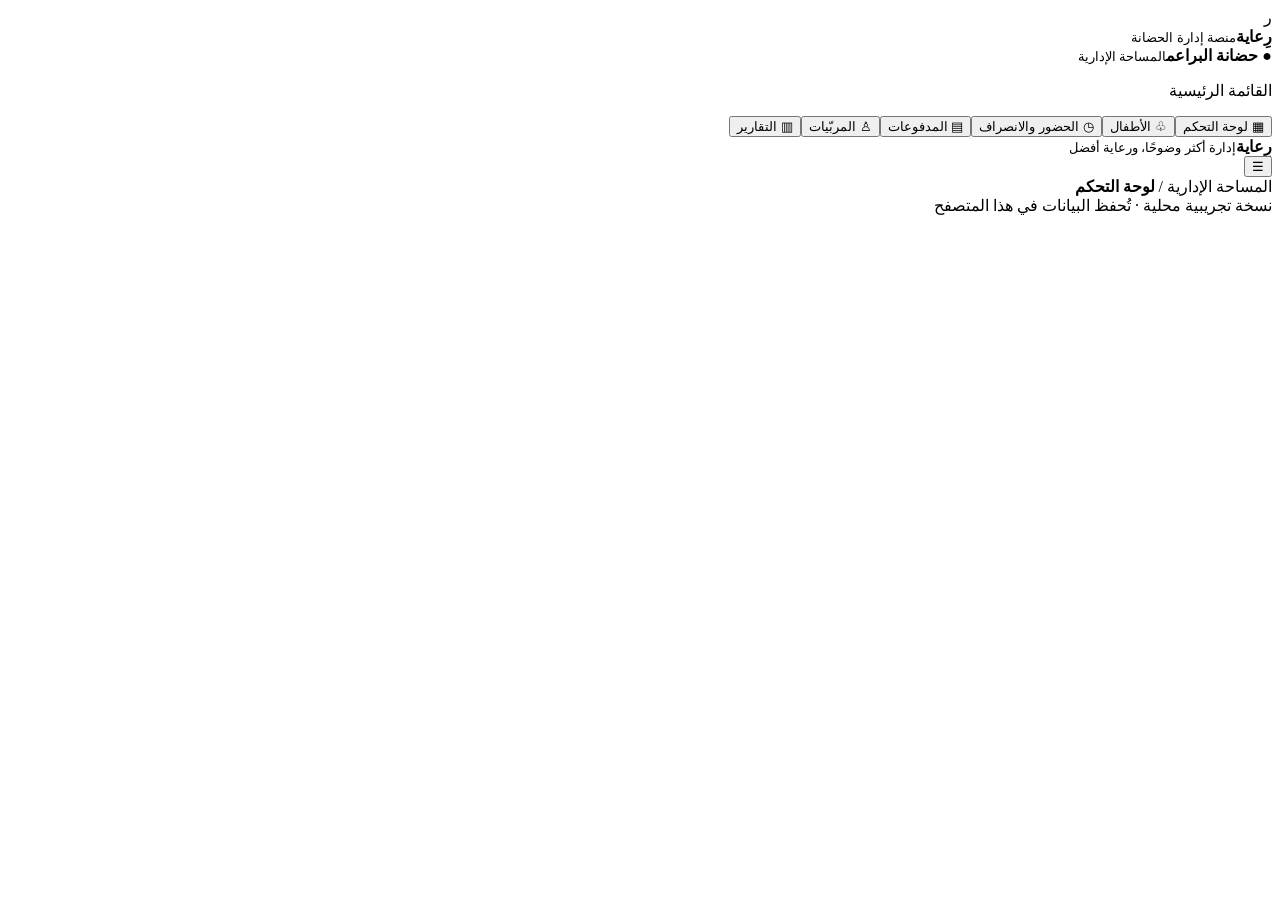
==== index.html @ fb9e191c "Add Riaya application interface" ====
<!doctype html>
<html lang="ar" dir="rtl">
<head><meta charset="utf-8"><meta name="viewport" content="width=device-width,initial-scale=1"><meta name="theme-color" content="#172554"><title>رِعاية | إدارة الحضانة</title><link rel="stylesheet" href="styles.css"></head>
<body><div class="shell"><aside class="sidebar"><div class="brand"><span>ر</span><div><b>رِعاية</b><small>منصة إدارة الحضانة</small></div></div><div class="workspace">● <span><b>حضانة البراعم</b><small>المساحة الإدارية</small></span></div><p class="navlabel">القائمة الرئيسية</p><nav id="nav"><button class="active" data-page="dashboard">▦ لوحة التحكم</button><button data-page="children">♧ الأطفال</button><button data-page="attendance">◷ الحضور والانصراف</button><button data-page="payments">▤ المدفوعات</button><button data-page="staff">♙ المربّيات</button><button data-page="reports">▥ التقارير</button></nav><div class="sidefoot"><b>رِعاية</b><small>إدارة أكثر وضوحًا، ورعاية أفضل</small></div></aside><main><header><button id="menu" class="menubtn">☰</button><div>المساحة الإدارية <span>/</span> <b id="crumb">لوحة التحكم</b></div><time id="today"></time></header><section id="content"></section><footer>نسخة تجريبية محلية · تُحفظ البيانات في هذا المتصفح</footer></main></div><dialog id="dlg"><form id="form" method="dialog"><div class="modalhead"><h2 id="dlgtitle">إضافة سجل</h2><button type="button" id="close" class="x">×</button></div><div id="fields" class="fields"></div><div class="modalactions"><button type="button" id="cancel" class="btn">إلغاء</button><button type="submit" class="btn primary">حفظ البيانات ←</button></div></form></dialog><div id="toast" role="status"></div><script src="app.js"></script></body></html>
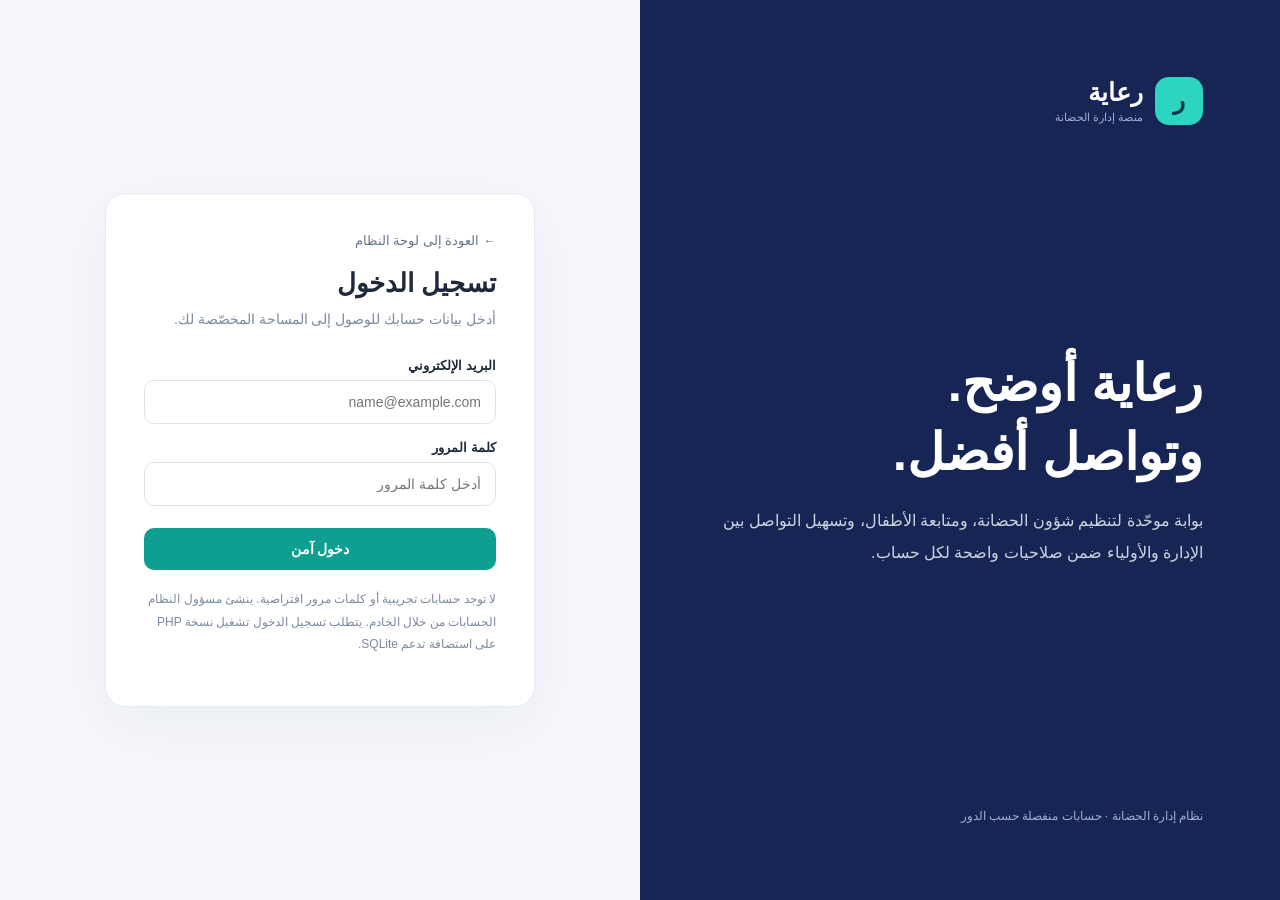
==== commit 3f988929: "Protect administration dashboard with server-verified role check" ====
--- a/index.html
+++ b/index.html
@@ -1,4 +1,4 @@
 <!doctype html>
 <html lang="ar" dir="rtl">
 <head><meta charset="utf-8"><meta name="viewport" content="width=device-width,initial-scale=1"><meta name="theme-color" content="#172554"><title>رِعاية | إدارة الحضانة</title><link rel="stylesheet" href="styles.css"></head>
-<body><div class="shell"><aside class="sidebar"><div class="brand"><span>ر</span><div><b>رِعاية</b><small>منصة إدارة الحضانة</small></div></div><div class="workspace">● <span><b>حضانة البراعم</b><small>المساحة الإدارية</small></span></div><p class="navlabel">القائمة الرئيسية</p><nav id="nav"><button class="active" data-page="dashboard">▦ لوحة التحكم</button><button data-page="children">♧ الأطفال</button><button data-page="attendance">◷ الحضور والانصراف</button><button data-page="payments">▤ المدفوعات</button><button data-page="staff">♙ المربّيات</button><button data-page="reports">▥ التقارير</button></nav><div class="sidefoot"><b>رِعاية</b><small>إدارة أكثر وضوحًا، ورعاية أفضل</small></div></aside><main><header><button id="menu" class="menubtn">☰</button><div>المساحة الإدارية <span>/</span> <b id="crumb">لوحة التحكم</b></div><time id="today"></time></header><section id="content"></section><footer>نسخة تجريبية محلية · تُحفظ البيانات في هذا المتصفح</footer></main></div><dialog id="dlg"><form id="form" method="dialog"><div class="modalhead"><h2 id="dlgtitle">إضافة سجل</h2><button type="button" id="close" class="x">×</button></div><div id="fields" class="fields"></div><div class="modalactions"><button type="button" id="cancel" class="btn">إلغاء</button><button type="submit" class="btn primary">حفظ البيانات ←</button></div></form></dialog><div id="toast" role="status"></div><script src="app.js"></script></body></html>+<body><div class="shell"><aside class="sidebar"><div class="brand"><span>ر</span><div><b>رِعاية</b><small>منصة إدارة الحضانة</small></div></div><div class="workspace">● <span><b>حضانة البراعم</b><small>المساحة الإدارية</small></span></div><p class="navlabel">القائمة الرئيسية</p><nav id="nav"><button class="active" data-page="dashboard">▦ لوحة التحكم</button><button data-page="children">♧ الأطفال</button><button data-page="attendance">◷ الحضور والانصراف</button><button data-page="payments">▤ المدفوعات</button><button data-page="staff">♙ المربّيات</button><button data-page="reports">▥ التقارير</button></nav><div class="sidefoot"><b>رِعاية</b><small>إدارة أكثر وضوحًا، ورعاية أفضل</small></div></aside><main><header><button id="menu" class="menubtn">☰</button><div>المساحة الإدارية <span>/</span> <b id="crumb">لوحة التحكم</b></div><time id="today"></time></header><section id="content"></section><footer>نسخة تجريبية محلية · تُحفظ البيانات في هذا المتصفح</footer></main></div><dialog id="dlg"><form id="form" method="dialog"><div class="modalhead"><h2 id="dlgtitle">إضافة سجل</h2><button type="button" id="close" class="x">×</button></div><div id="fields" class="fields"></div><div class="modalactions"><button type="button" id="cancel" class="btn">إلغاء</button><button type="submit" class="btn primary">حفظ البيانات ←</button></div></form></dialog><div id="toast" role="status"></div><script src="auth-guard.js"></script><script src="app.js"></script></body></html>
--- a/styles.css
+++ b/styles.css
@@ -0,0 +1,4 @@
+:root{--navy:#172554;--ink:#1e293b;--muted:#7d899e;--line:#e5eaf2;--bg:#f5f7fb;--teal:#0f9f91;--white:#fff}*{box-sizing:border-box}body{margin:0;font:14px "Segoe UI",Tahoma,Arial,sans-serif;background:var(--bg);color:var(--ink)}button,input,select{font:inherit}button{cursor:pointer}.shell{display:flex;min-height:100vh}.sidebar{width:250px;flex-shrink:0;background:var(--navy);color:#dce5ff;padding:24px 16px;display:flex;flex-direction:column}.brand{display:flex;align-items:center;gap:12px;padding:0 7px 28px}.brand>span{width:44px;height:44px;border-radius:13px;background:#2dd4bf;color:#073b46;display:grid;place-items:center;font-size:25px;font-weight:900}.brand b{display:block;color:white;font-size:21px}.brand small,.workspace small{display:block;font-size:11px;color:#9eafd8;margin-top:5px}.workspace{display:flex;gap:10px;align-items:center;padding:14px 11px;background:#ffffff0d;border:1px solid #ffffff14;border-radius:11px;color:#5eead4;margin-bottom:25px}.workspace b{color:#fff;font-size:12px}.navlabel{font-size:10px;color:#8194c5;padding:0 10px;letter-spacing:1px}.sidebar nav{display:grid;gap:5px}.sidebar nav button{border:0;text-align:right;background:transparent;color:#b8c5e6;border-radius:9px;padding:13px 12px}.sidebar nav button:hover,.sidebar nav button.active{background:#ffffff13;color:#fff}.sidebar nav button.active{box-shadow:inset -3px 0 #2dd4bf}.sidefoot{margin-top:auto;border-top:1px solid #ffffff1b;padding:18px 6px 0}.sidefoot b{color:white}.sidefoot small{display:block;color:#94a5d0;font-size:10px;margin-top:6px}main{flex:1;min-width:0;display:flex;flex-direction:column}header{height:72px;background:#fff;border-bottom:1px solid var(--line);display:flex;align-items:center;justify-content:space-between;padding:0 32px;color:#8390a5;font-size:12px}header span{padding:0 9px;color:#c2cad7}header b{color:#26354e}header time{background:#f7f9fc;border:1px solid var(--line);border-radius:9px;padding:9px 12px}.menubtn{display:none}#content{padding:30px;max-width:1500px;width:100%;margin:0 auto;flex:1}.heading{display:flex;align-items:flex-start;justify-content:space-between;gap:20px;margin-bottom:24px}.eyebrow{color:var(--teal);font-size:10px;font-weight:800;letter-spacing:1px}.heading h1{font-size:26px;letter-spacing:-.5px;margin:8px 0}.heading p{color:var(--muted);font-size:12px;margin:0;line-height:1.8}.actions{display:flex;gap:9px}.btn{background:#fff;border:1px solid var(--line);border-radius:8px;padding:10px 14px;font-size:12px;font-weight:650;color:#56647a}.btn.primary{background:var(--navy);border-color:var(--navy);color:white}.btn:hover{filter:brightness(.97)}.stats{display:grid;grid-template-columns:repeat(4,minmax(0,1fr));gap:15px;margin-bottom:20px}.stat,.panel{background:white;border:1px solid var(--line);border-radius:13px;box-shadow:0 7px 25px #17255408;min-width:0}.stat{padding:18px}.statlabel{display:flex;justify-content:space-between;align-items:center;color:#78859a;font-size:11px}.symbol{width:36px;height:36px;display:grid;place-items:center;border-radius:10px;background:#e6f8f4;color:var(--teal);font-size:19px}.stat strong{display:block;font-size:27px;margin:14px 0 7px;color:#1b2945}.stat small{color:#96a1b2;font-size:10px}.dashgrid{display:grid;grid-template-columns:1.3fr 1fr;gap:17px;margin-bottom:18px}.panelhead{display:flex;justify-content:space-between;align-items:center;padding:19px 20px 15px;gap:12px}.panelhead h2{font-size:14px;margin:0}.panelhead p{font-size:10px;color:#95a0b1;margin:6px 0 0}.link{border:0;background:none;color:var(--teal);font-size:11px;font-weight:700}.activity{padding:0 20px 12px}.activityrow{display:flex;align-items:center;gap:12px;padding:12px 0;border-bottom:1px solid #f0f2f6}.activityrow:last-child{border:0}.acticon{background:#eef2ff;color:#6074d0;border-radius:9px;width:34px;height:34px;display:grid;place-items:center}.actcopy{flex:1}.actcopy b{display:block;font-size:11px}.actcopy small{display:block;font-size:10px;color:#98a3b4;margin-top:5px}.chart{padding:0 20px 20px}.bars{height:155px;display:flex;align-items:flex-end;justify-content:space-around;gap:13px;border-bottom:1px solid #edf0f5;padding:0 7px}.bar{width:9%;max-width:40px;border-radius:6px 6px 0 0;background:#dce5fb;position:relative}.bar:nth-child(4){background:#14b8a6}.bar span{position:absolute;bottom:-21px;right:0;left:0;text-align:center;font-size:9px;color:#99a4b5}.toolbar{display:flex;gap:10px;padding:0 20px 16px;flex-wrap:wrap}.search{flex:1;min-width:180px;border:1px solid var(--line);border-radius:8px;padding:10px 12px;outline:none;background:#fbfcfe;font-size:11px}.search:focus,input:focus,select:focus{border-color:#67d3c6;outline:2px solid #dff8f4}.tablewrap{overflow:auto}table{border-collapse:collapse;width:100%;white-space:nowrap}thead{background:#f8fafc}th{text-align:right;font-size:10px;color:#8995a8;padding:14px 19px;border-top:1px solid #eef1f6;border-bottom:1px solid #eef1f6}td{font-size:11px;color:#4e5b71;padding:14px 19px;border-bottom:1px solid #f0f2f6}tbody tr:last-child td{border-bottom:0}tbody tr:hover{background:#fbfdfd}.person{display:flex;align-items:center;gap:9px}.avatar{width:33px;height:33px;border-radius:9px;background:#e9efff;color:#5066c4;display:grid;place-items:center;font-weight:800}.person b{display:block;color:#28364d}.person small{display:block;color:#9aa5b5;font-size:10px;margin-top:4px}.status{display:inline-block;padding:5px 8px;border-radius:6px;font-size:10px;background:#e8f8f1;color:#188764}.status.pending{background:#fff5df;color:#b8790d}.status.bad{background:#fff0f2;color:#ce4b60}.rowbtn{border:1px solid var(--line);border-radius:6px;background:#fff;padding:5px 8px;font-size:10px;color:#637087;margin-left:4px}.rowbtn:hover{color:var(--teal)}.tablefoot{padding:13px 20px;color:#9aa4b4;font-size:10px;border-top:1px solid #eef1f6}.notice{padding:14px 16px;border-radius:9px;background:#eef7ff;border:1px solid #dbeafe;color:#41658b;font-size:11px;margin-bottom:16px}.reportgrid{display:grid;grid-template-columns:repeat(2,minmax(0,1fr));gap:16px}.report{padding:20px}.report h3{font-size:13px}.report p{font-size:11px;color:#8490a4;line-height:1.8}.report strong{font-size:26px}.progress{height:7px;background:#edf0f6;border-radius:8px;overflow:hidden}.progress span{display:block;height:100%;background:#14b8a6}footer{border-top:1px solid var(--line);padding:15px 30px;color:#9aa4b4;font-size:10px}.fields{display:grid;grid-template-columns:1fr 1fr;gap:14px}.field{display:flex;flex-direction:column;gap:7px}.field label{font-size:11px;color:#5f6c81;font-weight:650}.field input,.field select{padding:11px;border:1px solid #dfe5ee;border-radius:8px;min-width:0}.modalhead,.modalactions{display:flex;align-items:center;justify-content:space-between}.modalhead h2{font-size:19px}.x{border:0;background:#f1f5f9;border-radius:7px;font-size:21px}.modalactions{justify-content:flex-start;gap:9px;border-top:1px solid var(--line);padding-top:17px;margin-top:22px}dialog{border:0;border-radius:15px;padding:24px;width:min(540px,calc(100% - 24px));box-shadow:0 20px 70px #101a3450}dialog::backdrop{background:#111b35a6}#toast{position:fixed;bottom:22px;left:22px;background:#172554;color:#fff;border-radius:9px;padding:12px 16px;opacity:0;transform:translateY(8px);transition:.2s;pointer-events:none;font-size:12px}#toast.show{opacity:1;transform:none}.empty{text-align:center;color:#98a3b4;padding:30px}
+@media(max-width:1050px){.sidebar{width:220px}#content{padding:23px}.stats{gap:10px}.stat{padding:14px}.dashgrid{grid-template-columns:1fr 1fr}}
+@media(max-width:800px){.sidebar{position:fixed;right:0;top:0;bottom:0;z-index:5;transform:translateX(105%);transition:.2s}.sidebar.open{transform:none}.menubtn{display:block;border:0;border-radius:7px;padding:8px;background:#f1f5f9}header{padding:0 15px;gap:10px}#content{padding:20px 13px}.stats{grid-template-columns:repeat(2,minmax(0,1fr))}.dashgrid{grid-template-columns:1fr}.heading{flex-direction:column}.actions{width:100%}.actions .btn{flex:1}.reportgrid{grid-template-columns:1fr}footer{padding:14px}}
+@media(max-width:480px){.fields{grid-template-columns:1fr}.stat strong{font-size:23px}.heading h1{font-size:22px}header{font-size:10px}header time{display:none}.stat{padding:12px}.panelhead{padding:16px}.toolbar{padding:0 12px 13px}}
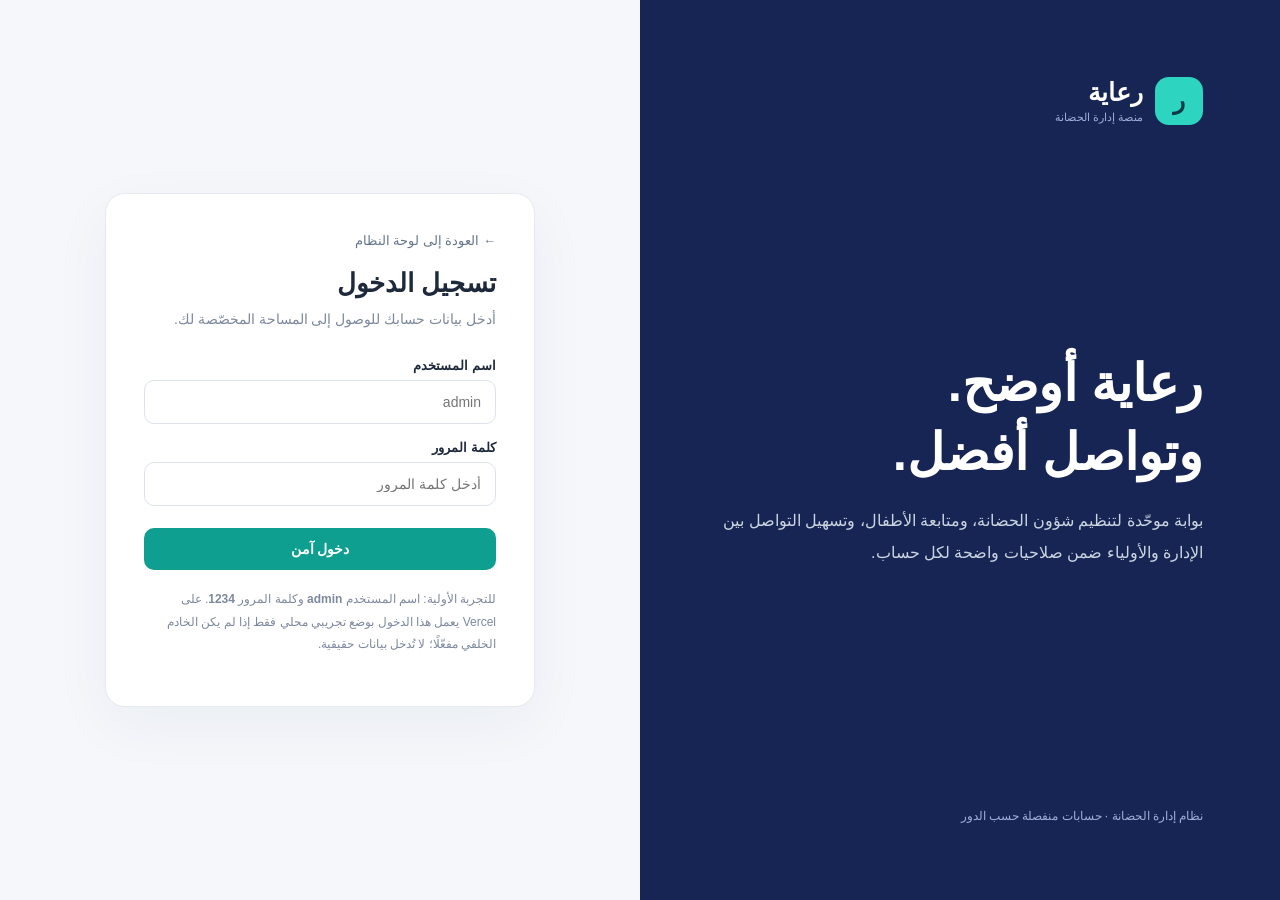
==== commit 7656d823: "Add departments section to admin navigation" ====
--- a/index.html
+++ b/index.html
@@ -1,4 +1,4 @@
 <!doctype html>
 <html lang="ar" dir="rtl">
-<head><meta charset="utf-8"><meta name="viewport" content="width=device-width,initial-scale=1"><meta name="theme-color" content="#172554"><title>رِعاية | إدارة الحضانة</title><link rel="stylesheet" href="styles.css"></head>
-<body><div class="shell"><aside class="sidebar"><div class="brand"><span>ر</span><div><b>رِعاية</b><small>منصة إدارة الحضانة</small></div></div><div class="workspace">● <span><b>حضانة البراعم</b><small>المساحة الإدارية</small></span></div><p class="navlabel">القائمة الرئيسية</p><nav id="nav"><button class="active" data-page="dashboard">▦ لوحة التحكم</button><button data-page="children">♧ الأطفال</button><button data-page="attendance">◷ الحضور والانصراف</button><button data-page="payments">▤ المدفوعات</button><button data-page="staff">♙ المربّيات</button><button data-page="reports">▥ التقارير</button></nav><div class="sidefoot"><b>رِعاية</b><small>إدارة أكثر وضوحًا، ورعاية أفضل</small></div></aside><main><header><button id="menu" class="menubtn">☰</button><div>المساحة الإدارية <span>/</span> <b id="crumb">لوحة التحكم</b></div><time id="today"></time></header><section id="content"></section><footer>نسخة تجريبية محلية · تُحفظ البيانات في هذا المتصفح</footer></main></div><dialog id="dlg"><form id="form" method="dialog"><div class="modalhead"><h2 id="dlgtitle">إضافة سجل</h2><button type="button" id="close" class="x">×</button></div><div id="fields" class="fields"></div><div class="modalactions"><button type="button" id="cancel" class="btn">إلغاء</button><button type="submit" class="btn primary">حفظ البيانات ←</button></div></form></dialog><div id="toast" role="status"></div><script src="auth-guard.js"></script><script src="app.js"></script></body></html>+<head><meta charset="utf-8"><meta name="viewport" content="width=device-width,initial-scale=1"><meta name="theme-color" content="#172554"><title>رِعاية | إدارة الحضانة</title><link rel="stylesheet" href="styles.css"><style>.head-actions{display:flex;align-items:center;gap:16px}.accounts-link{font-size:12px;font-weight:700;color:#0f766e;text-decoration:none;white-space:nowrap}.accounts-link:hover{text-decoration:underline}@media(max-width:600px){.head-actions{gap:8px;flex-wrap:wrap}.accounts-link{font-size:11px}}</style></head>
+<body><div class="shell"><aside class="sidebar"><div class="brand"><span>ر</span><div><b>رِعاية</b><small>منصة إدارة الحضانة</small></div></div><div class="workspace">● <span><b>حضانة البراعم</b><small>المساحة الإدارية</small></span></div><p class="navlabel">القائمة الرئيسية</p><nav id="nav"><button class="active" data-page="dashboard">▦ لوحة التحكم</button><button data-page="children">♧ الأطفال</button><button data-page="departments">▦ الأقسام</button><button data-page="attendance">◷ الحضور والانصراف</button><button data-page="payments">▤ المدفوعات</button><button data-page="staff">♙ المربّيات</button><button data-page="reports">▥ التقارير</button></nav><div class="sidefoot"><b>رِعاية</b><small>إدارة أكثر وضوحًا، ورعاية أفضل</small></div></aside><main><header><button id="menu" class="menubtn">☰</button><div>المساحة الإدارية <span>/</span> <b id="crumb">لوحة التحكم</b></div><div class="head-actions"><a href="accounts.html" class="accounts-link">الحسابات والأولياء ↗</a><time id="today"></time></div></header><section id="content"></section><footer>تنبيه: البيانات التجريبية محفوظة في هذا المتصفح فقط، ولا تُشارك بين الأجهزة قبل ربط قاعدة بيانات</footer></main></div><dialog id="dlg"><form id="form" method="dialog"><div class="modalhead"><h2 id="dlgtitle">إضافة سجل</h2><button type="button" id="close" class="x">×</button></div><div id="fields" class="fields"></div><div class="modalactions"><button type="button" id="cancel" class="btn">إلغاء</button><button type="submit" class="btn primary">حفظ البيانات ←</button></div></form></dialog><div id="toast" role="status"></div><script src="auth-guard.js"></script><script src="app.js"></script></body></html>
